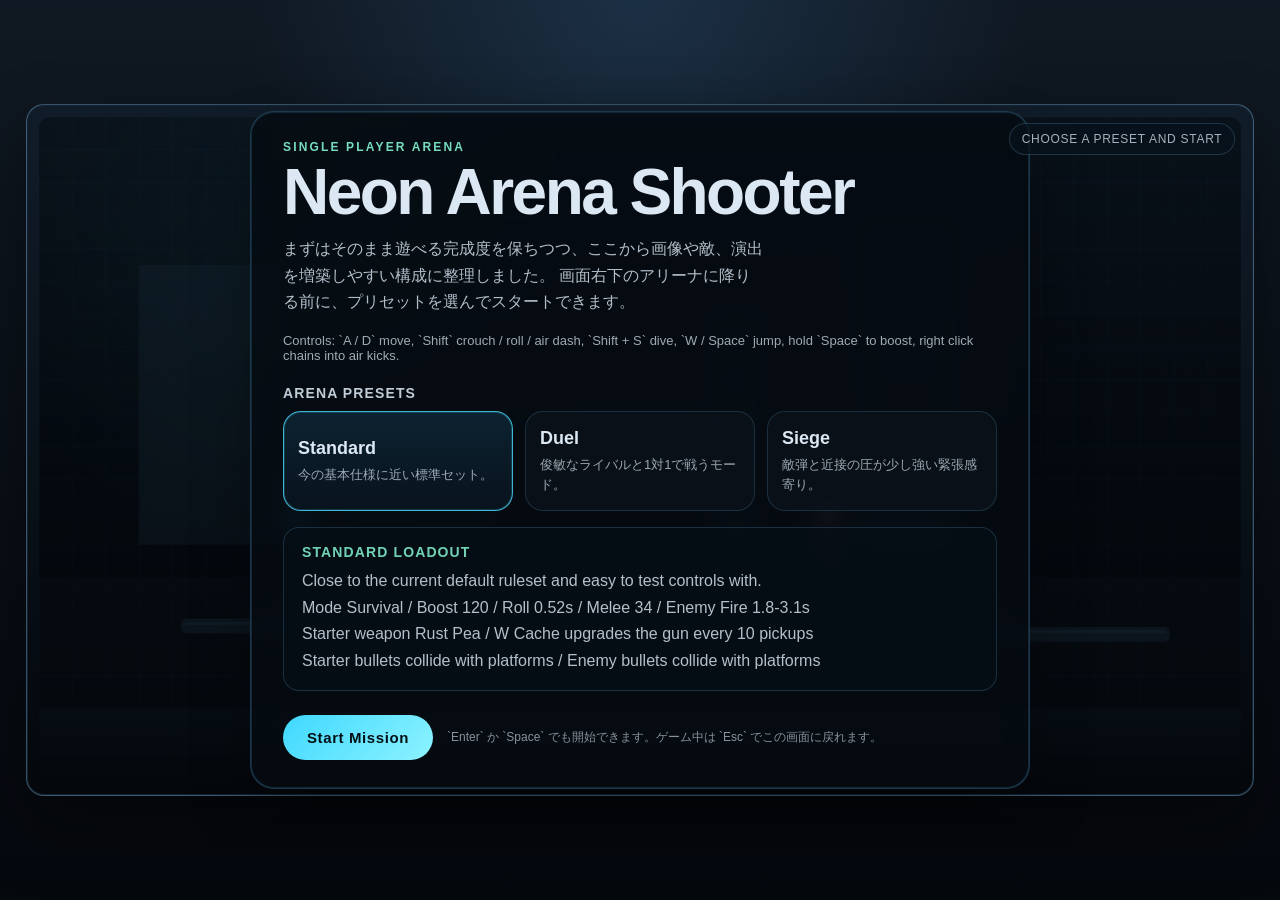
==== index.html @ 021636f0 "Add files via upload" ====
﻿<!DOCTYPE html>
<html lang="ja">
<head>
  <meta charset="UTF-8" />
  <meta name="viewport" content="width=device-width, initial-scale=1.0" />
  <title>Neon Arena Shooter</title>
  <link rel="stylesheet" href="./styles/main.css" />
</head>
<body>
  <div class="game-shell">
    <canvas id="gameCanvas" width="1280" height="720" aria-label="2D shooter game"></canvas>
    <div id="hint" class="hint">Choose a preset and start</div>

    <div id="menuOverlay" class="menu-overlay">
      <div class="menu-panel">
        <p class="menu-eyebrow">Single Player Arena</p>
        <h1 class="menu-title">Neon Arena Shooter</h1>
        <p class="menu-copy">
          まずはそのまま遊べる完成度を保ちつつ、ここから画像や敵、演出を増築しやすい構成に整理しました。
          画面右下のアリーナに降りる前に、プリセットを選んでスタートできます。
        </p>
        <p class="menu-controls">Controls: `A / D` move, `Shift` crouch / roll / air dash, `Shift + S` dive, `W / Space` jump, hold `Space` to boost, right click chains into air kicks.</p>
        <p class="menu-subtitle">Arena Presets</p>
        <div class="preset-grid">
          <button class="preset-button" data-preset="standard" type="button">
            <span class="preset-name">Standard</span>
            <span class="preset-desc">今の基本仕様に近い標準セット。</span>
          </button>
          <button class="preset-button" data-preset="duel" type="button">
            <span class="preset-name">Duel</span>
            <span class="preset-desc">俊敏なライバルと1対1で戦うモード。</span>
          </button>
          <button class="preset-button" data-preset="siege" type="button">
            <span class="preset-name">Siege</span>
            <span class="preset-desc">敵弾と近接の圧が少し強い緊張感寄り。</span>
          </button>
        </div>
        <div id="presetSummary" class="preset-summary"></div>
        <div class="menu-actions">
          <button id="startButton" class="menu-start" type="button">Start Mission</button>
          <div class="menu-footnote">
            `Enter` か `Space` でも開始できます。ゲーム中は `Esc` でこの画面に戻れます。
          </div>
        </div>
      </div>
    </div>
  </div>

  <script src="./src/config.js"></script>
  <script src="./src/data/weapons.js"></script>
  <script src="./src/data/items.js"></script>
  <script src="./src/platforms.js"></script>
  <script src="./src/utils.js"></script>
  <script src="./src/input.js"></script>
  <script src="./src/entities/particle.js"></script>
  <script src="./src/entities/bullet.js"></script>
  <script src="./src/entities/enemy.js"></script>
  <script src="./src/entities/pickup.js"></script>
  <script src="./src/entities/player.js"></script>
  <script src="./src/game.js"></script>
  <script src="./src/render.js"></script>
  <script src="./src/main.js"></script>
</body>
</html>
---- styles/main.css ----
﻿:root {
  color-scheme: dark;
  --bg-top: #101923;
  --bg-bottom: #05080d;
  --text: #dbe7f3;
  --accent: #3fd8ff;
  --accent-2: #73f0c5;
  --danger: #ff5d6c;
  --warning: #ffc94d;
}

* {
  box-sizing: border-box;
}

body {
  margin: 0;
  min-height: 100vh;
  display: grid;
  place-items: center;
  overflow: hidden;
  font-family: "Segoe UI", "Yu Gothic UI", sans-serif;
  background:
    radial-gradient(circle at top, rgba(42, 76, 110, 0.45), transparent 35%),
    linear-gradient(180deg, var(--bg-top), var(--bg-bottom));
  color: var(--text);
}

.game-shell {
  position: relative;
  width: min(96vw, 1440px);
  aspect-ratio: 16 / 9;
  padding: 12px;
  border: 1px solid rgba(117, 171, 212, 0.45);
  border-radius: 18px;
  background: linear-gradient(180deg, rgba(17, 29, 42, 0.9), rgba(4, 8, 13, 0.95));
  box-shadow:
    0 0 0 1px rgba(23, 38, 53, 0.8) inset,
    0 30px 70px rgba(0, 0, 0, 0.45);
}

canvas {
  width: 100%;
  height: 100%;
  display: block;
  border-radius: 12px;
  background: #080d13;
  cursor: none;
}

.hint {
  position: absolute;
  right: 18px;
  top: 18px;
  padding: 8px 12px;
  border-radius: 999px;
  background: rgba(8, 18, 28, 0.72);
  border: 1px solid rgba(105, 164, 206, 0.25);
  font-size: 12px;
  letter-spacing: 0.06em;
  text-transform: uppercase;
  pointer-events: none;
  color: rgba(219, 231, 243, 0.75);
  z-index: 3;
}

.menu-overlay {
  position: absolute;
  inset: 12px;
  display: flex;
  align-items: center;
  justify-content: center;
  padding: 28px;
  border-radius: 12px;
  background:
    linear-gradient(180deg, rgba(4, 8, 12, 0.62), rgba(3, 6, 9, 0.82)),
    radial-gradient(circle at 20% 20%, rgba(63, 216, 255, 0.12), transparent 28%);
  z-index: 2;
}

.menu-overlay.is-hidden {
  display: none;
}

.menu-panel {
  width: min(100%, 780px);
  padding: 28px 32px;
  border: 1px solid rgba(95, 175, 224, 0.28);
  border-radius: 24px;
  background: rgba(6, 12, 18, 0.82);
  box-shadow:
    0 0 0 1px rgba(21, 43, 58, 0.9) inset,
    0 30px 60px rgba(0, 0, 0, 0.32);
  backdrop-filter: blur(10px);
}

.menu-eyebrow {
  margin: 0 0 8px;
  color: rgba(125, 233, 199, 0.95);
  font-size: 12px;
  font-weight: 700;
  letter-spacing: 0.18em;
  text-transform: uppercase;
}

.menu-title {
  margin: 0;
  font-size: clamp(36px, 6vw, 64px);
  line-height: 0.94;
  letter-spacing: -0.04em;
}

.menu-copy {
  margin: 14px 0 18px;
  max-width: 54ch;
  color: rgba(219, 231, 243, 0.82);
  line-height: 1.65;
}

.menu-controls {
  margin: 0 0 22px;
  color: rgba(219, 231, 243, 0.72);
  font-size: 13px;
}

.menu-subtitle {
  margin: 0 0 10px;
  color: rgba(219, 231, 243, 0.88);
  font-size: 14px;
  font-weight: 700;
  letter-spacing: 0.08em;
  text-transform: uppercase;
}

.preset-grid {
  display: grid;
  grid-template-columns: repeat(3, minmax(0, 1fr));
  gap: 12px;
}

.preset-button {
  padding: 16px 14px;
  border: 1px solid rgba(91, 154, 194, 0.22);
  border-radius: 18px;
  background: rgba(11, 19, 28, 0.82);
  color: inherit;
  text-align: left;
  cursor: pointer;
  transition: transform 0.18s ease, border-color 0.18s ease, background 0.18s ease;
}

.preset-button:hover,
.preset-button:focus-visible {
  transform: translateY(-1px);
  border-color: rgba(99, 199, 255, 0.48);
  background: rgba(12, 26, 38, 0.96);
  outline: none;
}

.preset-button.is-active {
  border-color: rgba(76, 221, 255, 0.8);
  background: linear-gradient(180deg, rgba(13, 36, 51, 0.95), rgba(8, 19, 29, 0.98));
  box-shadow: 0 0 0 1px rgba(76, 221, 255, 0.18) inset;
}

.preset-name {
  display: block;
  margin-bottom: 6px;
  font-size: 18px;
  font-weight: 700;
}

.preset-desc {
  display: block;
  color: rgba(219, 231, 243, 0.7);
  font-size: 13px;
  line-height: 1.5;
}

.preset-summary {
  min-height: 90px;
  margin: 16px 0 24px;
  padding: 16px 18px;
  border: 1px solid rgba(95, 175, 224, 0.22);
  border-radius: 16px;
  background: rgba(7, 15, 23, 0.78);
}

.preset-summary-title {
  margin: 0 0 8px;
  font-size: 14px;
  font-weight: 700;
  letter-spacing: 0.08em;
  text-transform: uppercase;
  color: rgba(125, 233, 199, 0.9);
}

.preset-summary-copy {
  margin: 0;
  color: rgba(219, 231, 243, 0.82);
  line-height: 1.65;
}

.menu-actions {
  display: flex;
  align-items: center;
  gap: 14px;
}

.menu-start {
  padding: 14px 24px;
  border: 0;
  border-radius: 999px;
  background: linear-gradient(135deg, var(--accent), #8df3ff);
  color: #041017;
  font-size: 15px;
  font-weight: 800;
  letter-spacing: 0.04em;
  cursor: pointer;
}

.menu-footnote {
  color: rgba(219, 231, 243, 0.62);
  font-size: 12px;
  line-height: 1.5;
}

@media (max-width: 900px) {
  .menu-panel {
    padding: 24px 20px;
  }

  .preset-grid {
    grid-template-columns: 1fr;
  }

  .menu-actions {
    flex-direction: column;
    align-items: stretch;
  }
}
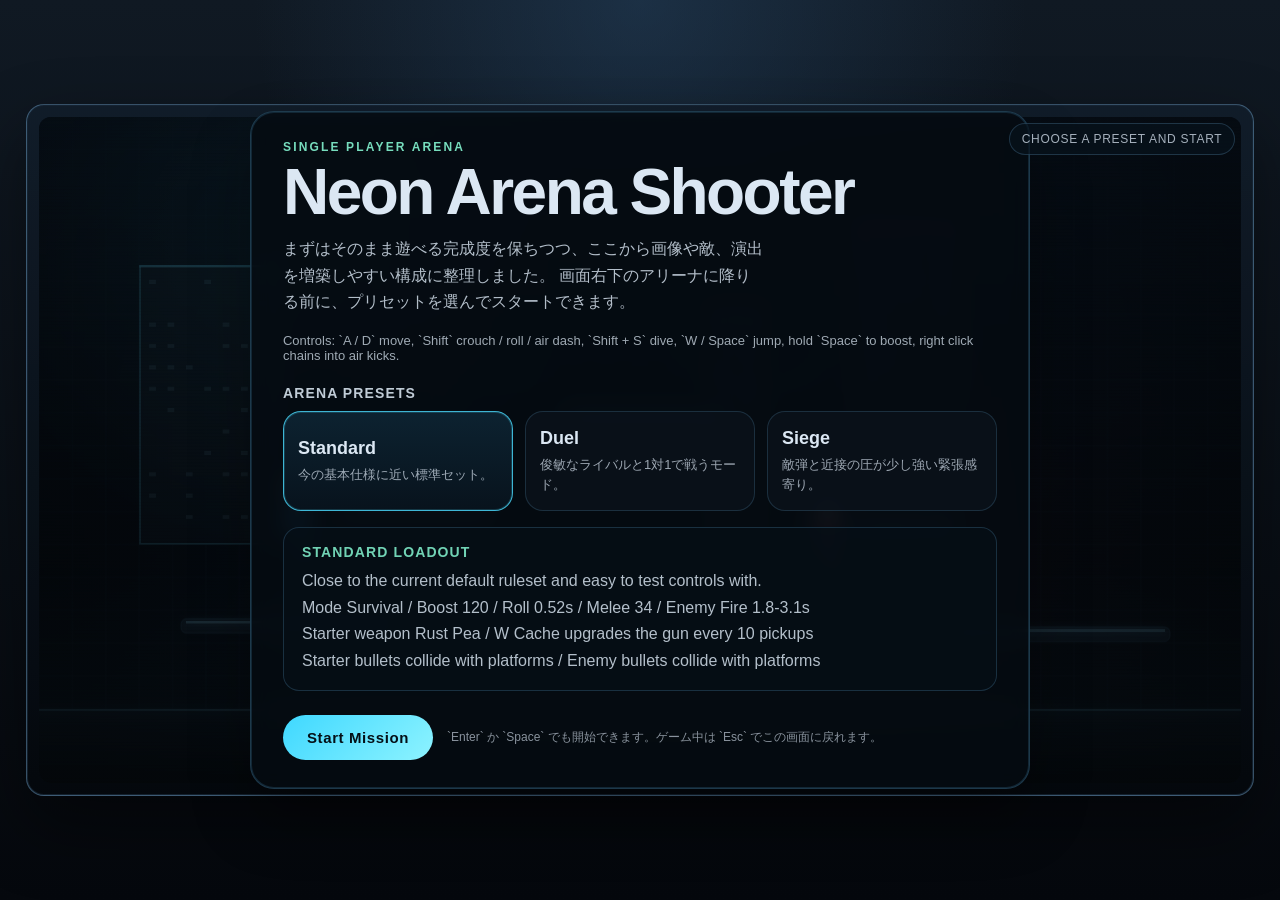
==== commit d0592f70: "claude code ブースト調整 音追加" ====
--- a/index.html
+++ b/index.html
@@ -4,6 +4,22 @@
   <meta charset="UTF-8" />
   <meta name="viewport" content="width=device-width, initial-scale=1.0" />
   <title>Neon Arena Shooter</title>
+  <meta name="description" content="ブラウザでそのまま遊べる、高機動2Dシューティング。マウス照準、武器進化、3つのモードで気軽に遊べます。" />
+  <meta property="og:type" content="website" />
+  <meta property="og:title" content="Neon Arena Shooter" />
+  <meta property="og:description" content="ブラウザでそのまま遊べる、高機動2Dシューティング。マウス照準、武器進化、3つのモードで気軽に遊べます。" />
+  <meta property="og:url" content="https://zacky-gpt.github.io/Neon-Arena-Shooter/" />
+  <meta property="og:image" content="https://zacky-gpt.github.io/Neon-Arena-Shooter/docs/images/neon_arena_shooter.png" />
+  <meta property="og:image:type" content="image/png" />
+  <meta property="og:image:width" content="1733" />
+  <meta property="og:image:height" content="907" />
+  <meta property="og:image:alt" content="Neon Arena Shooter のキービジュアル" />
+  <meta name="note:card" content="summary_large_image" />
+  <meta name="twitter:card" content="summary_large_image" />
+  <meta name="twitter:title" content="Neon Arena Shooter" />
+  <meta name="twitter:description" content="ブラウザでそのまま遊べる、高機動2Dシューティング。マウス照準、武器進化、3つのモードで気軽に遊べます。" />
+  <meta name="twitter:image" content="https://zacky-gpt.github.io/Neon-Arena-Shooter/docs/images/neon_arena_shooter.png" />
+  <link rel="canonical" href="https://zacky-gpt.github.io/Neon-Arena-Shooter/" />
   <link rel="stylesheet" href="./styles/main.css" />
 </head>
 <body>
@@ -52,6 +68,8 @@
   <script src="./src/platforms.js"></script>
   <script src="./src/utils.js"></script>
   <script src="./src/input.js"></script>
+  <script src="./src/fx.js"></script>
+  <script src="./src/audio.js"></script>
   <script src="./src/entities/particle.js"></script>
   <script src="./src/entities/bullet.js"></script>
   <script src="./src/entities/enemy.js"></script>
@@ -61,7 +79,4 @@
   <script src="./src/render.js"></script>
   <script src="./src/main.js"></script>
 </body>
-</html>
-
-
-
+</html>
